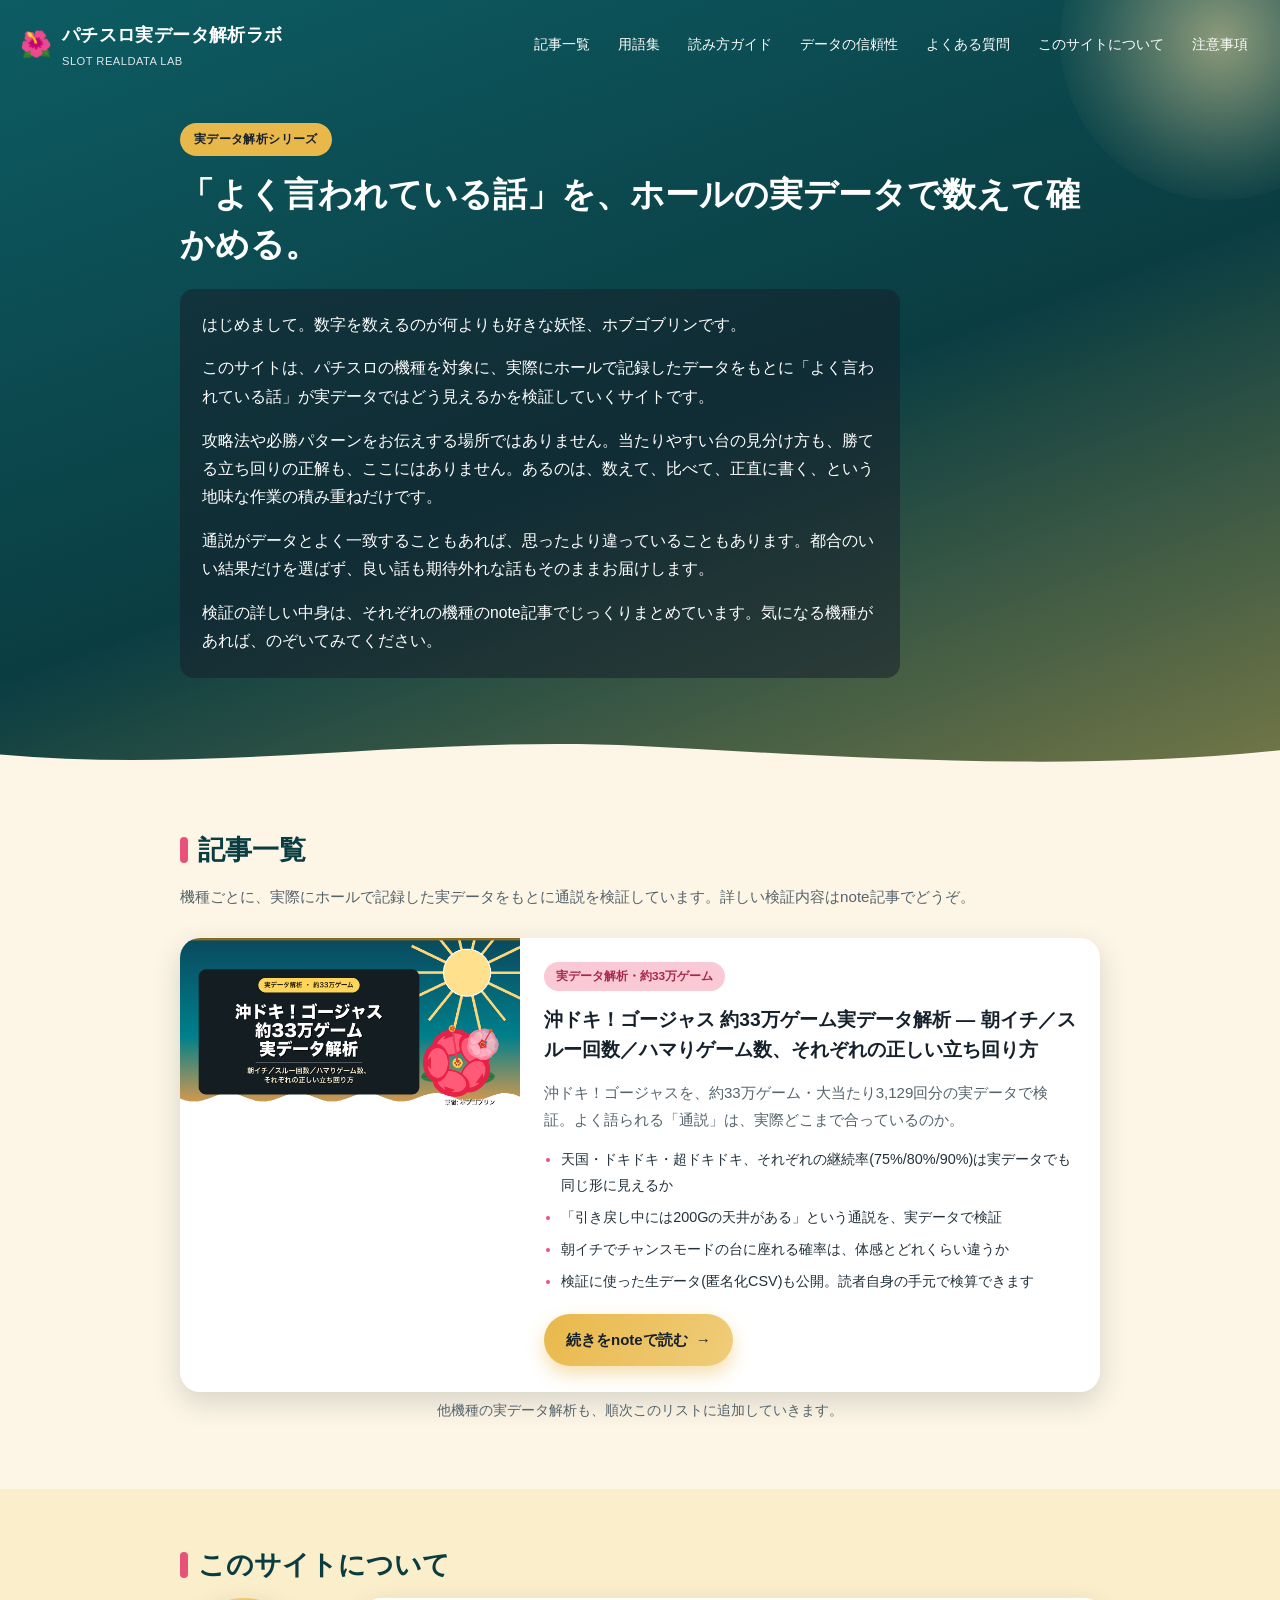
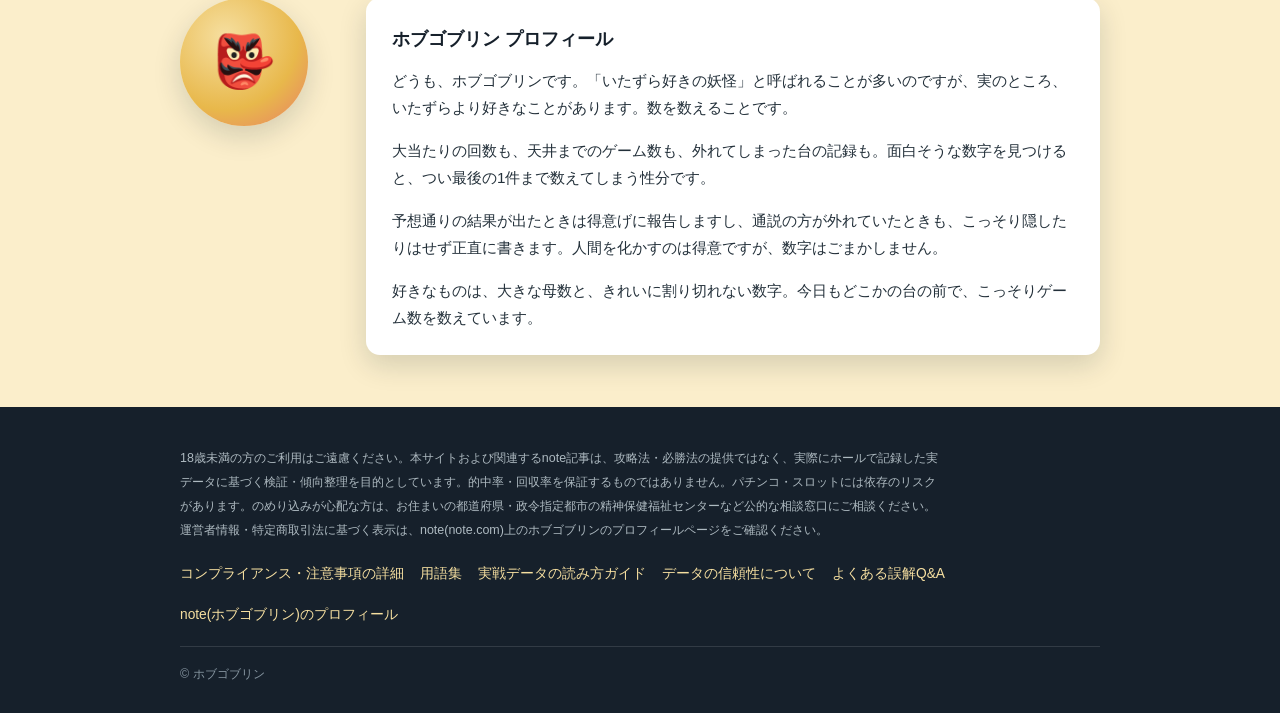
==== index.html @ 3198a4cb "サイトに追加コンテンツ4本(用語集/データの信頼性/読み方ガイド/よくある誤解Q&A)を追加 - glossary.html, trust.html, how-to-read.html, faq.ht" ====
<!DOCTYPE html>
<html lang="ja">
<head>
<meta charset="UTF-8">
<meta name="viewport" content="width=device-width, initial-scale=1">
<title>パチスロ実データ解析ラボ｜ホールの実データで通説を検証</title>
<meta name="description" content="パチンコ・スロットの実データ解析サイト。ホールで記録した数十万ゲーム規模のデータをもとに、天井や継続率などの通説を検証します。攻略法ではなく、実データに基づく正直な検証記事です。気になる機種をチェックしてみてください。">
<link rel="canonical" href="https://nattuuuzamiurai.github.io/slot-realdata-lab-site/">

<!-- OGP -->
<meta property="og:type" content="website">
<meta property="og:site_name" content="パチスロ実データ解析ラボ">
<meta property="og:title" content="パチスロ実データ解析ラボ｜ホールの実データで通説を検証">
<meta property="og:description" content="パチンコ・スロットの実データ解析サイト。ホールで記録した数十万ゲーム規模のデータをもとに、天井や継続率などの通説を検証します。攻略法ではなく、実データに基づく正直な検証記事です。気になる機種をチェックしてみてください。">
<meta property="og:url" content="https://nattuuuzamiurai.github.io/slot-realdata-lab-site/">
<meta property="og:image" content="https://nattuuuzamiurai.github.io/slot-realdata-lab-site/assets/images/title-banner.png">
<meta property="og:locale" content="ja_JP">
<meta name="twitter:card" content="summary_large_image">
<meta name="twitter:title" content="パチスロ実データ解析ラボ｜ホールの実データで通説を検証">
<meta name="twitter:description" content="パチンコ・スロットの実データ解析サイト。ホールで記録した数十万ゲーム規模のデータをもとに、天井や継続率などの通説を検証します。">
<meta name="twitter:image" content="https://nattuuuzamiurai.github.io/slot-realdata-lab-site/assets/images/title-banner.png">

<link rel="icon" href="favicon.ico" sizes="any">
<link rel="apple-touch-icon" href="assets/images/apple-touch-icon.png">
<link rel="stylesheet" href="assets/css/style.css">
</head>
<body>

<header class="site-header">
  <div class="header-inner">
    <a href="index.html" class="brand">
      <span class="brand-emoji" aria-hidden="true">🌺</span>
      <span class="brand-name">パチスロ実データ解析ラボ<small>SLOT REALDATA LAB</small></span>
    </a>
    <nav class="site-nav" aria-label="サイト内ナビゲーション">
      <a href="#articles">記事一覧</a>
      <a href="glossary.html">用語集</a>
      <a href="how-to-read.html">読み方ガイド</a>
      <a href="trust.html">データの信頼性</a>
      <a href="faq.html">よくある質問</a>
      <a href="#about">このサイトについて</a>
      <a href="notice.html">注意事項</a>
    </nav>
  </div>

  <div class="hero container">
    <span class="hero-badge">実データ解析シリーズ</span>
    <h1>「よく言われている話」を、ホールの実データで数えて確かめる。</h1>
    <div class="hero-lede">
      <p>はじめまして。数字を数えるのが何よりも好きな妖怪、ホブゴブリンです。</p>
      <p>このサイトは、パチスロの機種を対象に、実際にホールで記録したデータをもとに「よく言われている話」が実データではどう見えるかを検証していくサイトです。</p>
      <p>攻略法や必勝パターンをお伝えする場所ではありません。当たりやすい台の見分け方も、勝てる立ち回りの正解も、ここにはありません。あるのは、数えて、比べて、正直に書く、という地味な作業の積み重ねだけです。</p>
      <p>通説がデータとよく一致することもあれば、思ったより違っていることもあります。都合のいい結果だけを選ばず、良い話も期待外れな話もそのままお届けします。</p>
      <p>検証の詳しい中身は、それぞれの機種のnote記事でじっくりまとめています。気になる機種があれば、のぞいてみてください。</p>
    </div>
  </div>

  <svg class="wave-divider" viewBox="0 0 1440 60" preserveAspectRatio="none" aria-hidden="true">
    <path fill="#fdf6e6" d="M0,32 C240,60 480,4 720,20 C960,36 1200,58 1440,26 L1440,60 L0,60 Z"></path>
  </svg>
</header>

<main>

  <!-- ============================================================
       記事一覧セクション
       今後、他機種の実データ解析記事が増えた場合は、
       下の <article class="article-card"> ブロックをまるごとコピーし、
       画像・タグ・タイトル・サマリー・読みどころ・リンク先を
       差し替えて .article-list 内に追加すればよい(JSON化等の追加実装は不要)。
       ============================================================ -->
  <section id="articles" class="section">
    <div class="container">
      <h2 class="section-title"><span class="title-mark" aria-hidden="true"></span>記事一覧</h2>
      <p class="section-lead">機種ごとに、実際にホールで記録した実データをもとに通説を検証しています。詳しい検証内容はnote記事でどうぞ。</p>

      <div class="article-list">

        <!-- 記事カード: 沖ドキ！ゴージャス -->
        <article class="article-card">
          <div class="article-card-media">
            <img src="assets/images/title-banner.png" alt="沖ドキ！ゴージャス 約33万ゲーム実データ解析 ― 朝イチ／スルー回数／ハマりゲーム数、それぞれの正しい立ち回り方" loading="lazy" width="1280" height="670">
          </div>
          <div class="article-card-body">
            <span class="article-tag">実データ解析・約33万ゲーム</span>
            <h3>沖ドキ！ゴージャス 約33万ゲーム実データ解析 ― 朝イチ／スルー回数／ハマりゲーム数、それぞれの正しい立ち回り方</h3>
            <p class="article-summary">沖ドキ！ゴージャスを、約33万ゲーム・大当たり3,129回分の実データで検証。よく語られる「通説」は、実際どこまで合っているのか。</p>
            <ul class="article-points">
              <li>天国・ドキドキ・超ドキドキ、それぞれの継続率(75%/80%/90%)は実データでも同じ形に見えるか</li>
              <li>「引き戻し中には200Gの天井がある」という通説を、実データで検証</li>
              <li>朝イチでチャンスモードの台に座れる確率は、体感とどれくらい違うか</li>
              <li>検証に使った生データ(匿名化CSV)も公開。読者自身の手元で検算できます</li>
            </ul>
            <div class="article-cta">
              <a class="btn btn-primary" href="https://note.com/hobgoblin/n/nd62c1658bcf8" target="_blank" rel="noopener">続きをnoteで読む</a>
            </div>
          </div>
        </article>
        <!-- /記事カード: 沖ドキ！ゴージャス -->

      </div>

      <p class="article-more-note">他機種の実データ解析も、順次このリストに追加していきます。</p>
    </div>
  </section>

  <!-- ============================================================
       About セクション
       ============================================================ -->
  <section id="about" class="section section-alt">
    <div class="container">
      <h2 class="section-title"><span class="title-mark" aria-hidden="true"></span>このサイトについて</h2>
      <div class="about-block">
        <div class="about-avatar" aria-hidden="true">👺</div>
        <div class="about-text">
          <h3>ホブゴブリン プロフィール</h3>
          <p>どうも、ホブゴブリンです。「いたずら好きの妖怪」と呼ばれることが多いのですが、実のところ、いたずらより好きなことがあります。数を数えることです。</p>
          <p>大当たりの回数も、天井までのゲーム数も、外れてしまった台の記録も。面白そうな数字を見つけると、つい最後の1件まで数えてしまう性分です。</p>
          <p>予想通りの結果が出たときは得意げに報告しますし、通説の方が外れていたときも、こっそり隠したりはせず正直に書きます。人間を化かすのは得意ですが、数字はごまかしません。</p>
          <p>好きなものは、大きな母数と、きれいに割り切れない数字。今日もどこかの台の前で、こっそりゲーム数を数えています。</p>
        </div>
      </div>
    </div>
  </section>

</main>

<footer class="site-footer">
  <div class="footer-inner container">
    <p class="footer-notice">18歳未満の方のご利用はご遠慮ください。本サイトおよび関連するnote記事は、攻略法・必勝法の提供ではなく、実際にホールで記録した実データに基づく検証・傾向整理を目的としています。的中率・回収率を保証するものではありません。パチンコ・スロットには依存のリスクがあります。のめり込みが心配な方は、お住まいの都道府県・政令指定都市の精神保健福祉センターなど公的な相談窓口にご相談ください。運営者情報・特定商取引法に基づく表示は、note(note.com)上のホブゴブリンのプロフィールページをご確認ください。</p>
    <div class="footer-links">
      <a href="notice.html">コンプライアンス・注意事項の詳細</a>
      <a href="glossary.html">用語集</a>
      <a href="how-to-read.html">実戦データの読み方ガイド</a>
      <a href="trust.html">データの信頼性について</a>
      <a href="faq.html">よくある誤解Q&amp;A</a>
      <a href="https://note.com/hobgoblin" target="_blank" rel="noopener">note(ホブゴブリン)のプロフィール</a>
    </div>
    <div class="footer-bottom">
      &copy; ホブゴブリン
    </div>
  </div>
</footer>

</body>
</html>
---- assets/css/style.css ----
/* =========================================================
   パチスロ実データ解析ラボ - 共通スタイルシート
   トロピカル・沖縄モチーフ(見出し画像 title-banner.png のトーンに合わせる)
   フレームワーク不使用の素のCSS。レスポンシブはモバイルファーストで実装。
   ========================================================= */

:root {
  --color-teal-dark: #0a3d42;
  --color-teal: #0d5c63;
  --color-teal-light: #157a83;
  --color-navy: #16202b;
  --color-navy-panel: #1b2733;
  --color-gold: #e8b84b;
  --color-gold-light: #f6dfa0;
  --color-cream: #fdf6e6;
  --color-cream-soft: #fbeecb;
  --color-coral: #e8527a;
  --color-coral-soft: #f9c9d5;
  --color-text: #23303a;
  --color-text-soft: #55636b;
  --max-width: 960px;
  --radius-lg: 20px;
  --radius-md: 14px;
  --radius-sm: 8px;
  --shadow-card: 0 10px 28px rgba(10, 40, 45, 0.16);
}

* {
  box-sizing: border-box;
}

html {
  scroll-behavior: smooth;
}

body {
  margin: 0;
  font-family: "Hiragino Sans", "Hiragino Kaku Gothic ProN", "Yu Gothic",
    "Noto Sans JP", "Meiryo", sans-serif;
  color: var(--color-text);
  background: var(--color-cream);
  line-height: 1.8;
  -webkit-font-smoothing: antialiased;
}

a {
  color: inherit;
}

img {
  max-width: 100%;
  display: block;
}

.container {
  max-width: var(--max-width);
  margin: 0 auto;
  padding: 0 20px;
}

/* ---------- ヘッダー ---------- */

.site-header {
  position: relative;
  background: linear-gradient(
    160deg,
    var(--color-teal) 0%,
    var(--color-teal-dark) 55%,
    var(--color-gold) 150%
  );
  color: #fff;
  overflow: hidden;
}

.site-header::before {
  /* 太陽の光線を模した装飾(CSSのみ、画像アセット不要) */
  content: "";
  position: absolute;
  top: -120px;
  right: -100px;
  width: 320px;
  height: 320px;
  border-radius: 50%;
  background: radial-gradient(
    circle,
    rgba(246, 223, 160, 0.55) 0%,
    rgba(246, 223, 160, 0.12) 55%,
    rgba(246, 223, 160, 0) 75%
  );
  pointer-events: none;
}

.header-inner {
  position: relative;
  z-index: 1;
  display: flex;
  align-items: center;
  justify-content: space-between;
  flex-wrap: wrap;
  gap: 14px;
  padding: 18px 20px;
}

.brand {
  display: flex;
  align-items: center;
  gap: 10px;
  text-decoration: none;
  color: #fff;
}

.brand-emoji {
  font-size: 1.6rem;
  line-height: 1;
}

.brand-name {
  font-weight: 700;
  font-size: 1.15rem;
  letter-spacing: 0.02em;
}

.brand-name small {
  display: block;
  font-weight: 400;
  font-size: 0.7rem;
  opacity: 0.85;
  letter-spacing: 0.04em;
}

.site-nav {
  display: flex;
  flex-wrap: wrap;
  gap: 6px 4px;
}

.site-nav a {
  display: inline-block;
  padding: 8px 12px;
  font-size: 0.88rem;
  text-decoration: none;
  color: #fff;
  border-radius: 999px;
  transition: background 0.15s ease;
}

.site-nav a:hover,
.site-nav a:focus-visible {
  background: rgba(255, 255, 255, 0.18);
}

/* ---------- ヒーロー(導入文エリア) ---------- */

.hero {
  position: relative;
  z-index: 1;
  padding: 34px 20px 56px;
}

.hero-badge {
  display: inline-block;
  background: var(--color-gold);
  color: var(--color-navy);
  font-weight: 700;
  font-size: 0.78rem;
  padding: 5px 14px;
  border-radius: 999px;
  margin-bottom: 14px;
  letter-spacing: 0.03em;
}

.hero h1 {
  margin: 0 0 18px;
  font-size: clamp(1.5rem, 4.4vw, 2.1rem);
  line-height: 1.5;
  font-weight: 800;
}

.hero-lede {
  background: rgba(22, 32, 43, 0.55);
  border-radius: var(--radius-md);
  padding: 22px 22px;
  max-width: 720px;
}

.hero-lede p {
  margin: 0 0 1em;
  font-size: 0.98rem;
}

.hero-lede p:last-child {
  margin-bottom: 0;
}

/* 波形の区切り(トロピカルモチーフ) */
.wave-divider {
  display: block;
  width: 100%;
  height: 42px;
  margin-top: -2px;
}

/* ---------- セクション共通 ---------- */

.section {
  padding: 52px 20px;
}

.section-alt {
  background: var(--color-cream-soft);
}

.section-title {
  font-size: clamp(1.3rem, 3.6vw, 1.7rem);
  font-weight: 800;
  color: var(--color-teal-dark);
  margin: 0 0 8px;
  display: flex;
  align-items: center;
  gap: 10px;
}

.section-title .title-mark {
  width: 8px;
  height: 26px;
  background: var(--color-coral);
  border-radius: 4px;
  display: inline-block;
}

.section-lead {
  color: var(--color-text-soft);
  margin: 0 0 28px;
  font-size: 0.95rem;
}

/* ---------- 記事カード ---------- */

.article-list {
  display: flex;
  flex-direction: column;
  gap: 28px;
}

/* 記事カード1件分のテンプレート。
   今後、他機種の記事を追加する際は
   <article class="article-card">...</article> のブロックごと複製し、
   画像・タイトル・サマリー・箇条書き・リンク先URLを差し替えるだけで追加できる。 */
.article-card {
  background: #fff;
  border-radius: var(--radius-lg);
  overflow: hidden;
  box-shadow: var(--shadow-card);
  display: grid;
  grid-template-columns: 1fr;
}

@media (min-width: 760px) {
  .article-card {
    grid-template-columns: 340px 1fr;
  }
}

.article-card-media {
  background: var(--color-navy);
  aspect-ratio: 1280 / 670;
}

.article-card-media img {
  width: 100%;
  height: 100%;
  object-fit: cover;
}

.article-card-body {
  padding: 24px 24px 26px;
  display: flex;
  flex-direction: column;
  gap: 14px;
}

.article-tag {
  display: inline-flex;
  align-self: flex-start;
  align-items: center;
  gap: 6px;
  background: var(--color-coral-soft);
  color: #a6274a;
  font-size: 0.74rem;
  font-weight: 700;
  padding: 4px 12px;
  border-radius: 999px;
}

.article-card-body h3 {
  margin: 0;
  font-size: 1.2rem;
  line-height: 1.55;
  color: var(--color-navy);
}

.article-summary {
  margin: 0;
  color: var(--color-text-soft);
  font-size: 0.94rem;
}

.article-points {
  margin: 0;
  padding-left: 1.2em;
  font-size: 0.9rem;
  color: var(--color-text);
  display: flex;
  flex-direction: column;
  gap: 6px;
}

.article-points li::marker {
  color: var(--color-coral);
}

.article-cta {
  margin-top: 6px;
}

.btn {
  display: inline-flex;
  align-items: center;
  gap: 8px;
  padding: 12px 22px;
  border-radius: 999px;
  font-weight: 700;
  font-size: 0.94rem;
  text-decoration: none;
  transition: transform 0.15s ease, box-shadow 0.15s ease;
}

.btn-primary {
  background: linear-gradient(120deg, var(--color-gold) 0%, #f0cd7a 100%);
  color: var(--color-navy);
  box-shadow: 0 8px 18px rgba(232, 184, 75, 0.45);
}

.btn-primary:hover,
.btn-primary:focus-visible {
  transform: translateY(-2px);
  box-shadow: 0 12px 22px rgba(232, 184, 75, 0.55);
}

.btn-outline {
  background: transparent;
  border: 1.5px solid var(--color-teal);
  color: var(--color-teal-dark);
}

.btn-outline:hover,
.btn-outline:focus-visible {
  background: var(--color-teal);
  color: #fff;
}

.article-card-body .btn-primary::after {
  content: "→";
}

/* 今後記事が増えた際の「準備中」プレースホルダー(任意で使用) */
.article-more-note {
  text-align: center;
  color: var(--color-text-soft);
  font-size: 0.88rem;
  margin-top: 6px;
}

/* ---------- About / プロフィール ---------- */

.about-block {
  display: grid;
  grid-template-columns: 1fr;
  gap: 26px;
  align-items: start;
}

@media (min-width: 700px) {
  .about-block {
    grid-template-columns: 160px 1fr;
  }
}

.about-avatar {
  width: 128px;
  height: 128px;
  border-radius: 50%;
  background: radial-gradient(
    circle at 35% 30%,
    var(--color-gold-light),
    var(--color-gold) 60%,
    var(--color-coral) 130%
  );
  display: flex;
  align-items: center;
  justify-content: center;
  font-size: 3.2rem;
  box-shadow: var(--shadow-card);
  margin: 0 auto;
}

@media (min-width: 700px) {
  .about-avatar {
    margin: 0;
  }
}

.about-text {
  background: #fff;
  border-radius: var(--radius-md);
  padding: 24px 26px;
  box-shadow: var(--shadow-card);
}

.about-text h3 {
  margin: 0 0 12px;
  color: var(--color-navy);
  font-size: 1.15rem;
}

.about-text p {
  margin: 0 0 1em;
  font-size: 0.95rem;
  color: var(--color-text);
}

.about-text p:last-child {
  margin-bottom: 0;
}

/* ---------- フッター ---------- */

.site-footer {
  background: var(--color-navy);
  color: #cfd9de;
}

.footer-inner {
  padding: 40px 20px 28px;
}

.footer-notice {
  font-size: 0.78rem;
  line-height: 1.9;
  color: #aebac1;
  max-width: 760px;
  margin: 0 0 20px;
}

.footer-links {
  display: flex;
  flex-wrap: wrap;
  gap: 16px;
  margin-bottom: 18px;
  font-size: 0.86rem;
}

.footer-links a {
  color: var(--color-gold-light);
  text-decoration: none;
}

.footer-links a:hover,
.footer-links a:focus-visible {
  text-decoration: underline;
}

.footer-bottom {
  border-top: 1px solid rgba(255, 255, 255, 0.12);
  padding-top: 16px;
  font-size: 0.78rem;
  color: #8695a0;
}

/* ---------- コンプライアンス詳細ページ ---------- */

.notice-page .section {
  padding-top: 40px;
}

.notice-block {
  background: #fff;
  border-radius: var(--radius-md);
  box-shadow: var(--shadow-card);
  padding: 26px 28px;
  margin-bottom: 20px;
}

.notice-block h2 {
  margin: 0 0 10px;
  font-size: 1.08rem;
  color: var(--color-teal-dark);
  display: flex;
  align-items: center;
  gap: 8px;
}

.notice-block h2::before {
  content: "";
  width: 6px;
  height: 20px;
  background: var(--color-coral);
  border-radius: 4px;
  display: inline-block;
}

.notice-block p {
  margin: 0;
  font-size: 0.92rem;
  color: var(--color-text);
}

.notice-block p + p {
  margin-top: 12px;
}

.notice-block ul {
  margin: 12px 0 0;
  padding-left: 1.2em;
  font-size: 0.92rem;
  color: var(--color-text);
  display: flex;
  flex-direction: column;
  gap: 8px;
}

.notice-block ul + p {
  margin-top: 12px;
}

.notice-block ul li::marker {
  color: var(--color-coral);
}

/* コンテンツページ末尾の「関連ページ」リンク一覧(用語集・データの信頼性・
   読み方ガイド・よくある誤解Q&A の回遊用。notice-block内で使用) */
.related-links {
  list-style: none;
  margin: 12px 0 0;
  padding: 0;
  display: flex;
  flex-direction: column;
  gap: 10px;
}

.related-links a {
  display: inline-flex;
  align-items: center;
  gap: 6px;
  color: var(--color-teal-dark);
  font-weight: 700;
  font-size: 0.94rem;
  text-decoration: none;
}

.related-links a::after {
  content: "→";
}

.related-links a:hover,
.related-links a:focus-visible {
  text-decoration: underline;
}

.back-link {
  display: inline-flex;
  align-items: center;
  gap: 6px;
  font-size: 0.9rem;
  color: var(--color-teal-dark);
  text-decoration: none;
  margin-bottom: 22px;
}

.back-link:hover,
.back-link:focus-visible {
  text-decoration: underline;
}

/* ---------- レスポンシブ微調整 ---------- */

@media (max-width: 480px) {
  .hero {
    padding: 26px 16px 44px;
  }

  .hero-lede {
    padding: 18px 16px;
  }

  .section {
    padding: 40px 16px;
  }

  .article-card-body {
    padding: 20px 18px 22px;
  }

  .about-text {
    padding: 20px 18px;
  }

  .notice-block {
    padding: 20px 18px;
  }
}
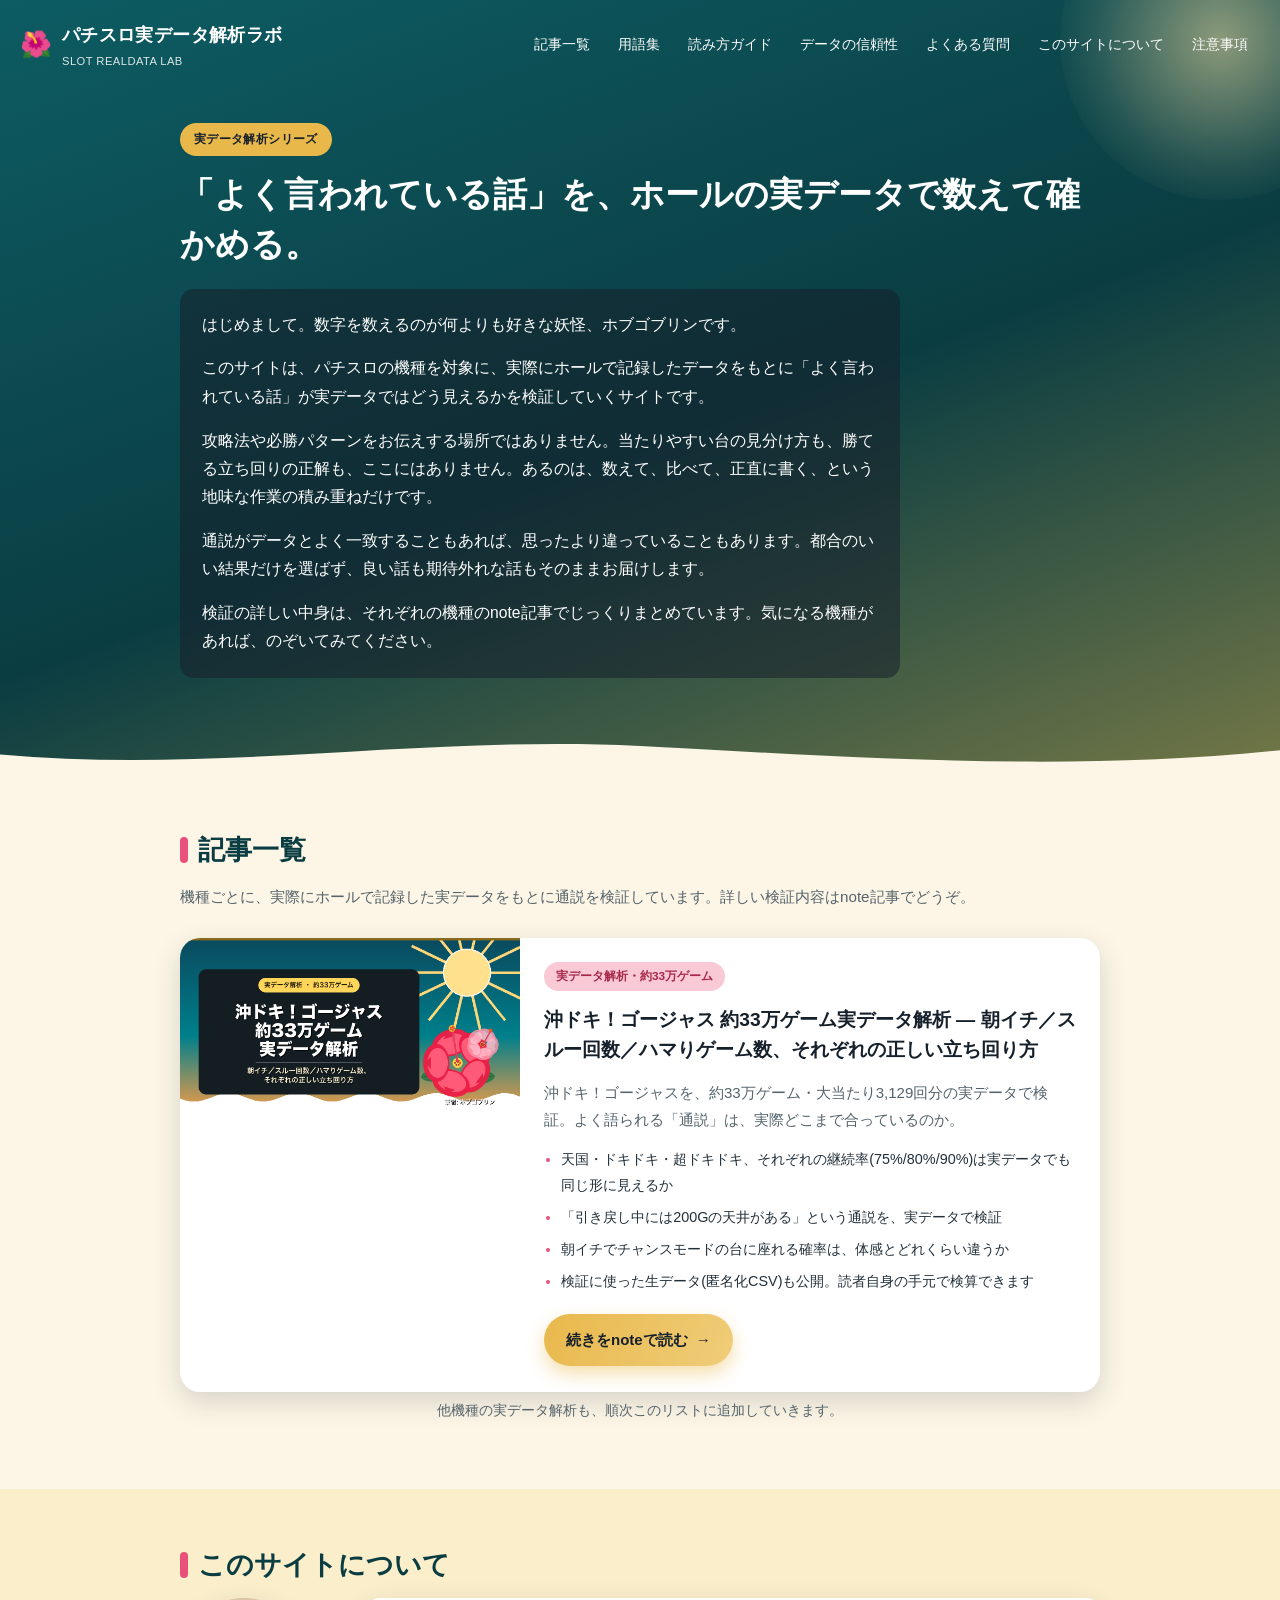
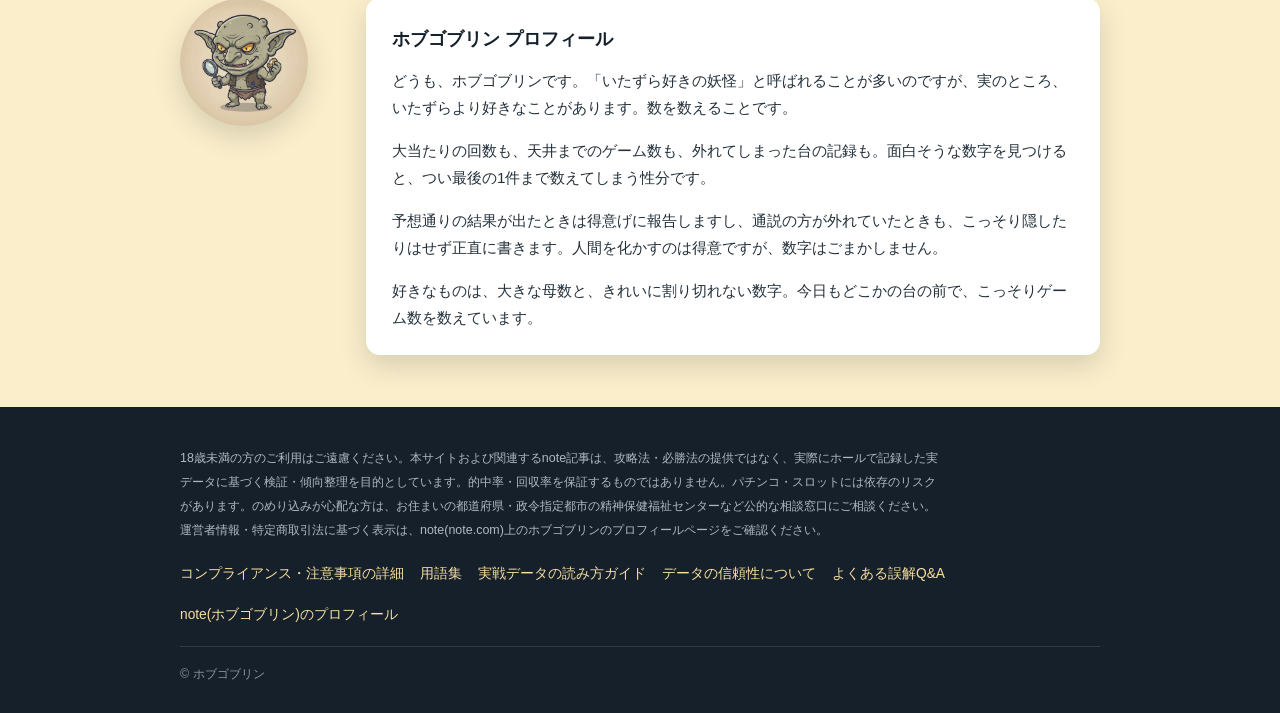
==== commit e4cd2590: "ホブゴブリンの実アバター画像を反映 - note(note.com)のホブゴブリンプロフィール画像を取得し、   assets/images/hobgoblin-avatar.png として配置 - " ====
--- a/index.html
+++ b/index.html
@@ -111,7 +111,9 @@
     <div class="container">
       <h2 class="section-title"><span class="title-mark" aria-hidden="true"></span>このサイトについて</h2>
       <div class="about-block">
-        <div class="about-avatar" aria-hidden="true">👺</div>
+        <div class="about-avatar">
+          <img src="assets/images/hobgoblin-avatar.png" alt="ホブゴブリンのキャラクターアイコン" width="128" height="128" loading="lazy">
+        </div>
         <div class="about-text">
           <h3>ホブゴブリン プロフィール</h3>
           <p>どうも、ホブゴブリンです。「いたずら好きの妖怪」と呼ばれることが多いのですが、実のところ、いたずらより好きなことがあります。数を数えることです。</p>
--- a/assets/css/style.css
+++ b/assets/css/style.css
@@ -390,18 +390,18 @@
   width: 128px;
   height: 128px;
   border-radius: 50%;
-  background: radial-gradient(
-    circle at 35% 30%,
-    var(--color-gold-light),
-    var(--color-gold) 60%,
-    var(--color-coral) 130%
-  );
+  overflow: hidden;
   display: flex;
   align-items: center;
   justify-content: center;
-  font-size: 3.2rem;
   box-shadow: var(--shadow-card);
   margin: 0 auto;
+}
+
+.about-avatar img {
+  width: 100%;
+  height: 100%;
+  object-fit: cover;
 }
 
 @media (min-width: 700px) {
